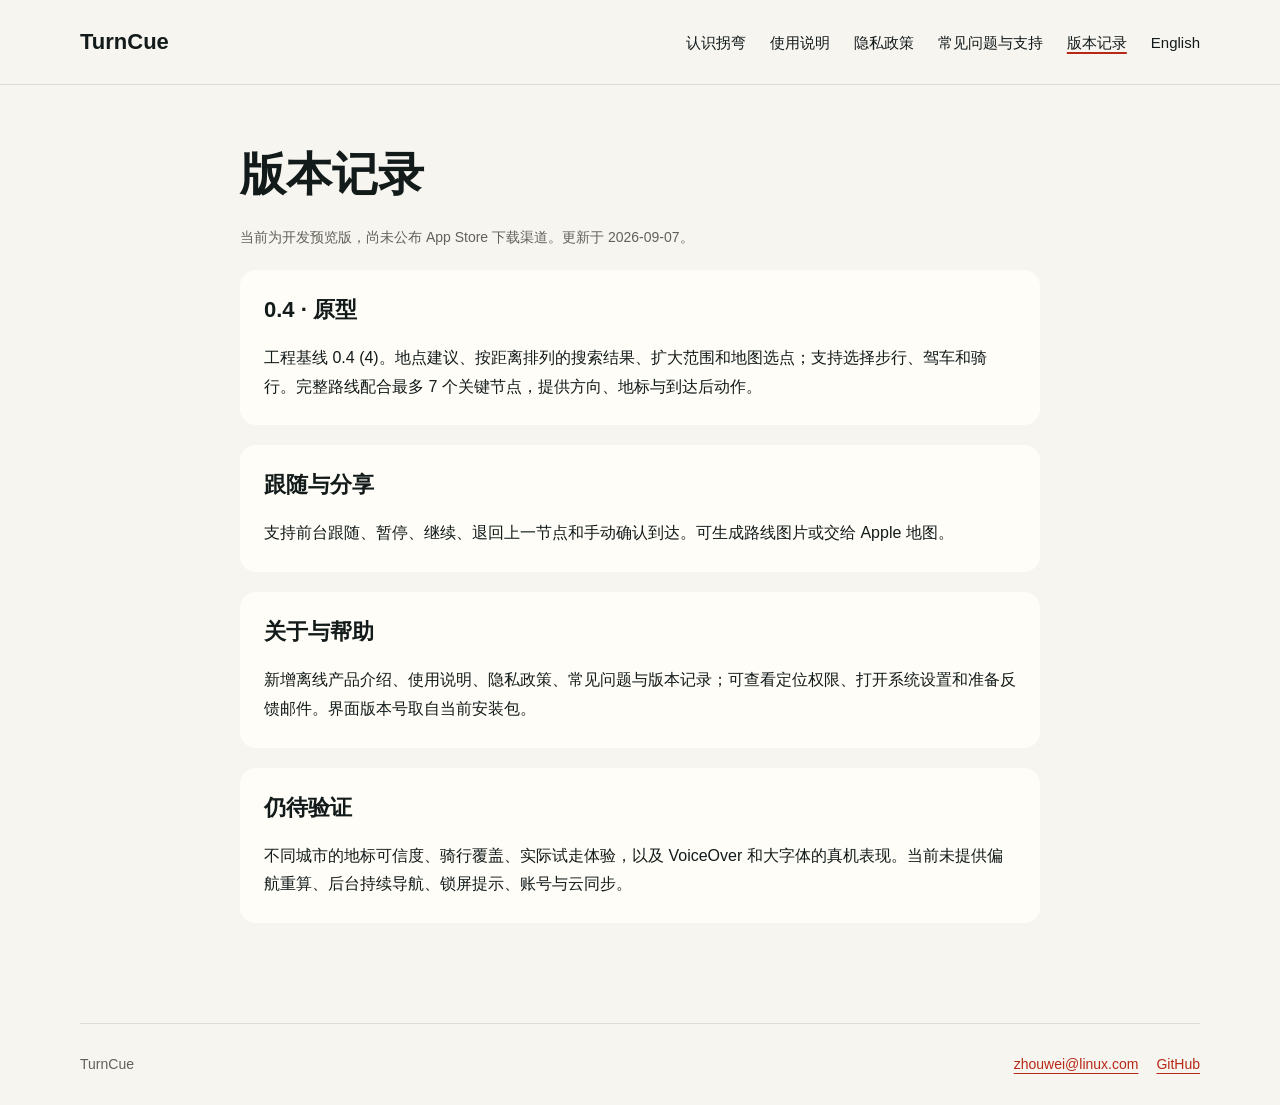
==== changelog/index.html @ 3fad5f0e "Publish bilingual TurnCue support and privacy website" ====
<!doctype html>
<html lang="zh-Hans"><head>
<meta charset="utf-8"><meta name="viewport" content="width=device-width, initial-scale=1">
<title>版本记录 · TurnCue</title>
<meta name="description" content="版本记录 — TurnCue route notes, key points and foreground following.">
<meta property="og:title" content="版本记录 · TurnCue"><meta property="og:type" content="website">
<meta property="og:url" content="https://xiaomao361.github.io/turncue/changelog/"><meta property="og:image" content="https://xiaomao361.github.io/turncue/assets/app-icon.png">
<link rel="canonical" href="https://xiaomao361.github.io/turncue/changelog/"><link rel="icon" href="../assets/app-icon.png">
<link rel="stylesheet" href="../assets/site.css"></head>
<body><a class="skip" href="#main">跳到正文</a>
<header class="site-header"><nav class="nav shell" aria-label="主导航">
<a class="brand" href="../index.html">TurnCue</a><div class="links"><a href="../index.html">认识拐弯</a><a href="../guide/index.html">使用说明</a><a href="../privacy/index.html">隐私政策</a><a href="../support/index.html">常见问题与支持</a><a href="index.html" aria-current="page">版本记录</a><a href="../en/changelog/index.html" lang="en">English</a></div></nav></header>
<main id="main" class="page shell"><h1>版本记录</h1><p class="status">当前为开发预览版，尚未公布 App Store 下载渠道。更新于 2026-09-07。</p>
<section class="help-card"><h2>0.4 · 原型</h2><p>工程基线 0.4 (4)。地点建议、按距离排列的搜索结果、扩大范围和地图选点；支持选择步行、驾车和骑行。完整路线配合最多 7 个关键节点，提供方向、地标与到达后动作。</p></section><section class="help-card"><h2>跟随与分享</h2><p>支持前台跟随、暂停、继续、退回上一节点和手动确认到达。可生成路线图片或交给 Apple 地图。</p></section><section class="help-card"><h2>关于与帮助</h2><p>新增离线产品介绍、使用说明、隐私政策、常见问题与版本记录；可查看定位权限、打开系统设置和准备反馈邮件。界面版本号取自当前安装包。</p></section><section class="help-card"><h2>仍待验证</h2><p>不同城市的地标可信度、骑行覆盖、实际试走体验，以及 VoiceOver 和大字体的真机表现。当前未提供偏航重算、后台持续导航、锁屏提示、账号与云同步。</p></section></main>
<footer class="site-footer shell"><p>TurnCue</p><div><a href="mailto:zhouwei@linux.com">zhouwei@linux.com</a><a href="https://github.com/xiaomao361/turncue">GitHub</a></div></footer>
</body></html>
---- assets/site.css ----
:root{color-scheme:light;--paper:#f3ebd5;--surface:#faf5e3;--ink:#121a1a;--muted:#575245;--accent:#b82816;--line:#c9bea4;--wide:1120px;font-family:-apple-system,BlinkMacSystemFont,"PingFang SC","Microsoft YaHei",sans-serif;color:var(--ink);background:var(--paper);line-height:1.8}
*{box-sizing:border-box}body{margin:0}a{color:var(--accent);text-underline-offset:4px}a:hover{text-decoration-thickness:2px}a:focus-visible,summary:focus-visible{outline:3px solid var(--accent);outline-offset:5px}img{max-width:100%;height:auto;display:block}.shell{width:min(var(--wide),calc(100% - 64px));margin-inline:auto}.skip{position:absolute;left:20px;top:-100px;padding:10px;background:var(--surface);z-index:3}.skip:focus{top:12px}.site-header{border-bottom:1px solid var(--line)}.nav{display:flex;align-items:center;justify-content:space-between;gap:24px;padding-block:20px}.brand{flex-shrink:0}.brand img{width:195px;height:54px}.links{display:flex;flex-wrap:wrap;gap:8px 24px}.links a{color:var(--ink);font-size:15px;text-decoration:none;min-height:44px;display:inline-flex;align-items:center}.links a[aria-current=page]{text-decoration:underline;text-decoration-color:var(--accent);text-decoration-thickness:2px}.hero{display:grid;grid-template-columns:1.15fr 1fr;gap:70px;align-items:center;padding-block:88px}.hero h1{font:700 clamp(36px,4.7vw,62px)/1.23 "Songti SC",STSong,serif;letter-spacing:-1px;margin:0 0 28px}.lead{font-size:19px;color:var(--muted);max-width:36em}.actions{display:flex;flex-wrap:wrap;gap:14px;margin-top:28px}.button{display:inline-flex;align-items:center;justify-content:center;min-height:48px;padding:10px 22px;background:var(--ink);color:var(--surface);text-decoration:none;border:1px solid var(--ink);border-radius:4px;font-weight:600}.button.secondary{background:transparent;color:var(--ink)}.button:hover{background:var(--accent);border-color:var(--accent);color:white}.status,.caption{font-size:14px;color:var(--muted)}.hero-art{margin:0;padding:34px;background:var(--surface);border:1px solid var(--line);box-shadow:9px 9px 0 #dfd4b8;transform:rotate(2deg)}.hero-art img{width:260px;margin:auto;border-radius:20%}.hero-art figcaption{margin-top:24px;text-align:center;font-family:"Songti SC",STSong,serif;font-size:21px}.section{padding-block:58px;border-top:1px solid var(--line)}h2{font:700 clamp(25px,3vw,34px)/1.45 "Songti SC",STSong,serif;margin:0 0 18px}h3{font-size:19px;margin:0 0 8px}p{margin:0 0 16px}.steps{list-style:none;padding:0;display:grid;grid-template-columns:repeat(3,1fr);gap:36px;margin:32px 0 0}.step-number{display:block;color:var(--accent);font:500 24px/1.5 Georgia,serif;margin-bottom:18px}.steps p{color:var(--muted)}.band{display:grid;grid-template-columns:1fr 1fr;gap:60px}.band p{color:var(--muted)}.site-footer{border-top:1px solid var(--line);padding-block:28px;display:flex;flex-wrap:wrap;align-items:center;justify-content:space-between;gap:12px;color:var(--muted);font-size:14px}.site-footer p{margin:0}.site-footer div{display:flex;flex-wrap:wrap;gap:18px}.page{max-width:800px;padding-block:60px 80px}.page h1{font:700 clamp(32px,5vw,46px)/1.3 "Songti SC",STSong,serif;margin:0 0 20px}.page h2{margin-top:40px;font-size:25px}.page li{margin-bottom:10px}.page a{overflow-wrap:anywhere}.page ul,.page ol{padding-left:1.5em}.notice{border-left:3px solid var(--accent);padding:18px 22px;background:var(--surface);margin:24px 0}.notice p:last-child{margin-bottom:0}details{border-top:1px solid var(--line);padding:18px 0}summary{font-weight:600;cursor:pointer;min-height:44px;display:list-item;padding:6px 0}details p{margin:12px 0 4px}.contact{padding:24px;background:var(--surface);border:1px solid var(--line);margin-top:32px}.contact h2{margin-top:0}time{font-variant-numeric:tabular-nums}
@media(max-width:760px){.shell{width:calc(100% - 36px)}.nav{align-items:flex-start;flex-direction:column;gap:10px;padding-block:14px}.links{gap:0 18px}.hero{grid-template-columns:1fr;gap:38px;padding-block:44px}.hero-art{max-width:390px;width:calc(100% - 10px);margin:0 auto}.hero-art img{width:210px}.steps{grid-template-columns:1fr;gap:22px}.step-number{margin-bottom:5px}.band{grid-template-columns:1fr;gap:30px}.section{padding-block:38px}.page{padding-block:36px 52px}.site-footer{align-items:flex-start;flex-direction:column}.lead{font-size:17px}}
@media(prefers-reduced-motion:reduce){*{scroll-behavior:auto!important}}
@media print{.site-header,.site-footer,.actions,.skip{display:none}body{background:white}.shell{width:100%}.page{padding:0}.hero-art{transform:none;box-shadow:none}a{color:inherit}}

/* Shared with the app's quiet paper palette. */
:root{--paper:#f7f5f0;--surface:#fffdf7;--muted:#616159;--line:#dedcd5}
.brand{font-size:22px;font-weight:600;text-decoration:none;color:var(--ink)}
.page h1,.page h2{font-family:inherit;font-weight:600}
.help-card{padding:24px;margin:20px 0;background:var(--surface);border-radius:16px}
.page .help-card h2{margin-top:0;font-size:22px}
.help-card p:last-child{margin-bottom:0}
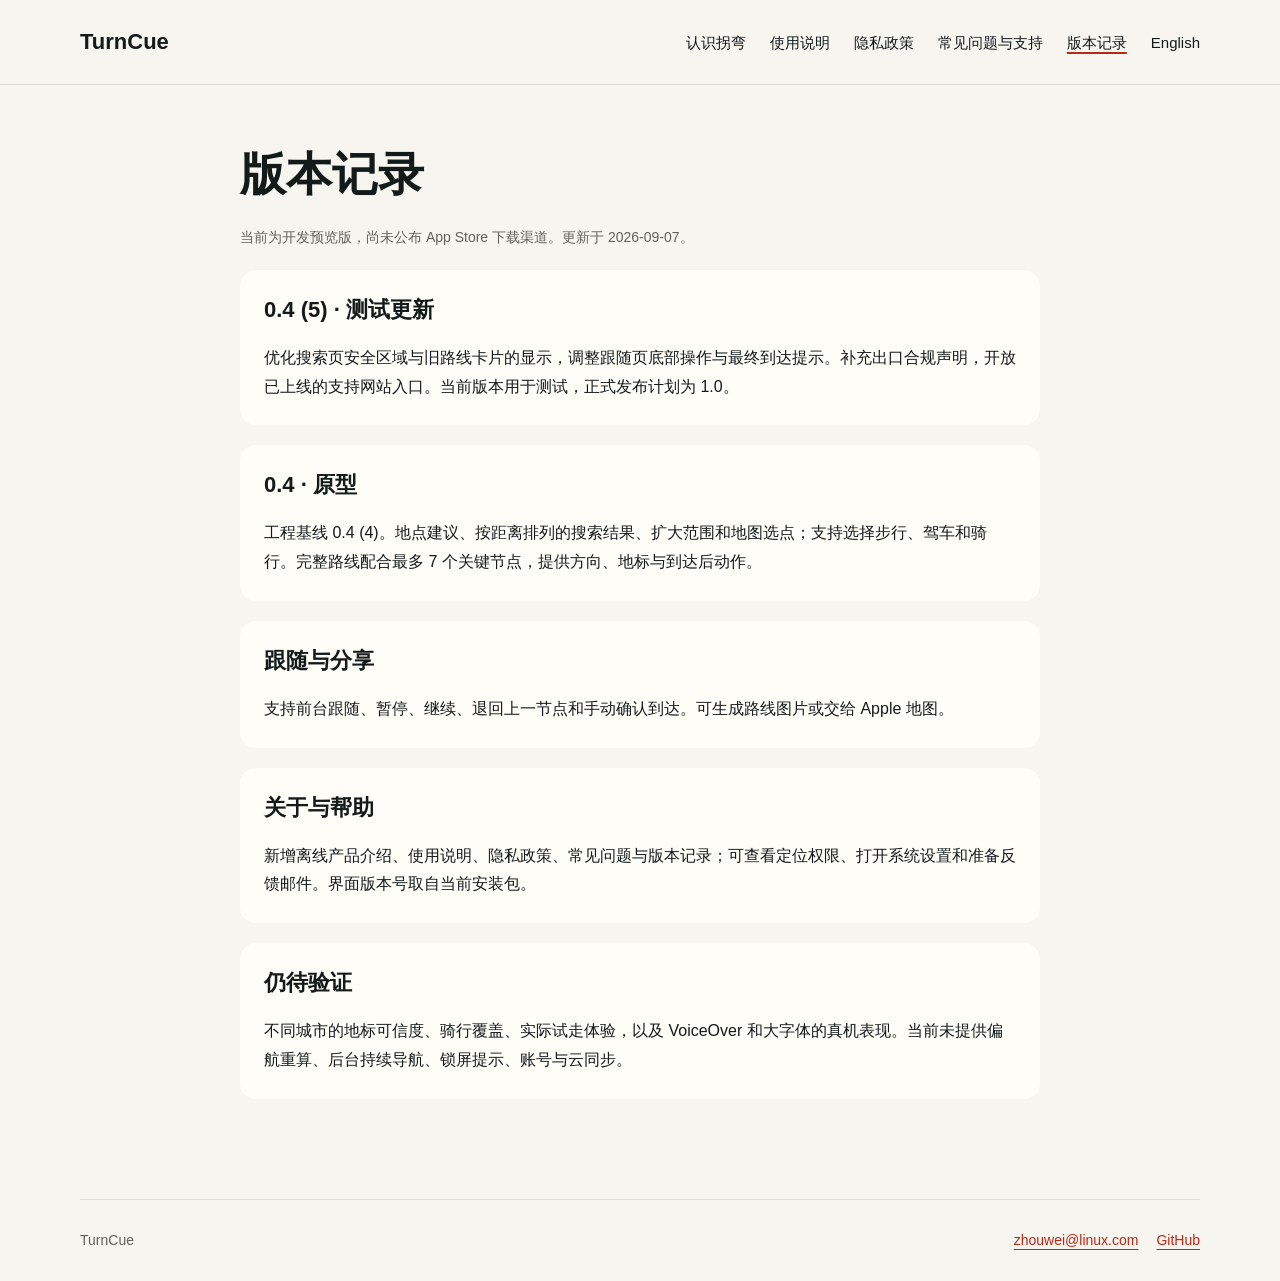
==== commit 768bb422: "Update bilingual help for TurnCue 0.4 build 5" ====
--- a/changelog/index.html
+++ b/changelog/index.html
@@ -11,6 +11,6 @@
 <header class="site-header"><nav class="nav shell" aria-label="主导航">
 <a class="brand" href="../index.html">TurnCue</a><div class="links"><a href="../index.html">认识拐弯</a><a href="../guide/index.html">使用说明</a><a href="../privacy/index.html">隐私政策</a><a href="../support/index.html">常见问题与支持</a><a href="index.html" aria-current="page">版本记录</a><a href="../en/changelog/index.html" lang="en">English</a></div></nav></header>
 <main id="main" class="page shell"><h1>版本记录</h1><p class="status">当前为开发预览版，尚未公布 App Store 下载渠道。更新于 2026-09-07。</p>
-<section class="help-card"><h2>0.4 · 原型</h2><p>工程基线 0.4 (4)。地点建议、按距离排列的搜索结果、扩大范围和地图选点；支持选择步行、驾车和骑行。完整路线配合最多 7 个关键节点，提供方向、地标与到达后动作。</p></section><section class="help-card"><h2>跟随与分享</h2><p>支持前台跟随、暂停、继续、退回上一节点和手动确认到达。可生成路线图片或交给 Apple 地图。</p></section><section class="help-card"><h2>关于与帮助</h2><p>新增离线产品介绍、使用说明、隐私政策、常见问题与版本记录；可查看定位权限、打开系统设置和准备反馈邮件。界面版本号取自当前安装包。</p></section><section class="help-card"><h2>仍待验证</h2><p>不同城市的地标可信度、骑行覆盖、实际试走体验，以及 VoiceOver 和大字体的真机表现。当前未提供偏航重算、后台持续导航、锁屏提示、账号与云同步。</p></section></main>
+<section class="help-card"><h2>0.4 (5) · 测试更新</h2><p>优化搜索页安全区域与旧路线卡片的显示，调整跟随页底部操作与最终到达提示。补充出口合规声明，开放已上线的支持网站入口。当前版本用于测试，正式发布计划为 1.0。</p></section><section class="help-card"><h2>0.4 · 原型</h2><p>工程基线 0.4 (4)。地点建议、按距离排列的搜索结果、扩大范围和地图选点；支持选择步行、驾车和骑行。完整路线配合最多 7 个关键节点，提供方向、地标与到达后动作。</p></section><section class="help-card"><h2>跟随与分享</h2><p>支持前台跟随、暂停、继续、退回上一节点和手动确认到达。可生成路线图片或交给 Apple 地图。</p></section><section class="help-card"><h2>关于与帮助</h2><p>新增离线产品介绍、使用说明、隐私政策、常见问题与版本记录；可查看定位权限、打开系统设置和准备反馈邮件。界面版本号取自当前安装包。</p></section><section class="help-card"><h2>仍待验证</h2><p>不同城市的地标可信度、骑行覆盖、实际试走体验，以及 VoiceOver 和大字体的真机表现。当前未提供偏航重算、后台持续导航、锁屏提示、账号与云同步。</p></section></main>
 <footer class="site-footer shell"><p>TurnCue</p><div><a href="mailto:zhouwei@linux.com">zhouwei@linux.com</a><a href="https://github.com/xiaomao361/turncue">GitHub</a></div></footer>
 </body></html>
